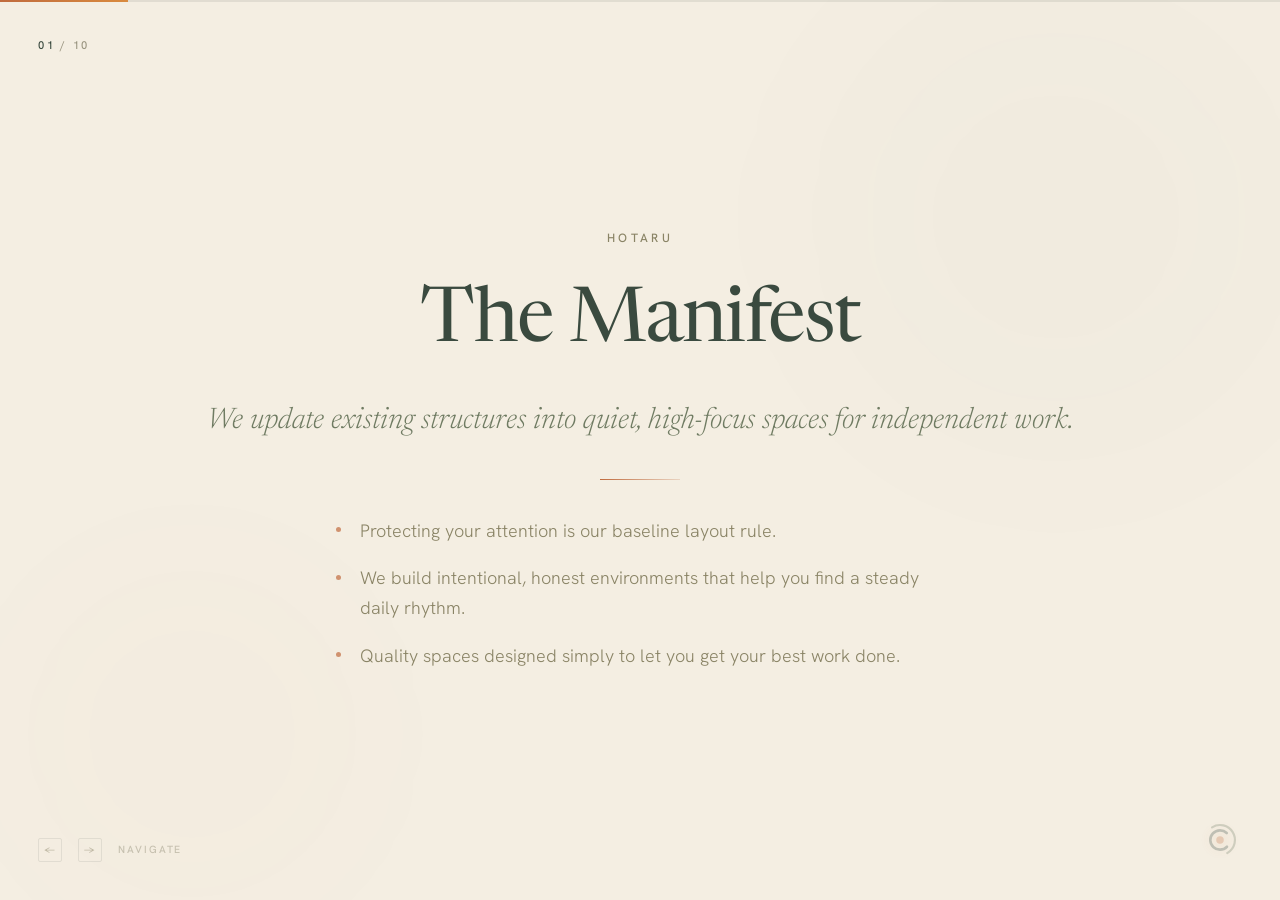
==== deck/index.html @ 84776c1a "Merge remote main with standalone Ember PWA core Resolve conflicts by keeping Ember PWA at repo root" ====
<!DOCTYPE html>
<html lang="en">
<head>
  <meta charset="UTF-8" />
  <meta name="viewport" content="width=device-width, initial-scale=1.0" />
  <title>Hotaru — Presentation</title>
  <link rel="preconnect" href="https://fonts.googleapis.com" />
  <link rel="preconnect" href="https://fonts.gstatic.com" crossorigin />
  <link href="https://fonts.googleapis.com/css2?family=Hanken+Grotesk:wght@300;400;500;600&family=Newsreader:ital,opsz,wght@0,6..72,300;0,6..72,400;0,6..72,500;1,6..72,300;1,6..72,400&display=swap" rel="stylesheet" />
  <link rel="stylesheet" href="../styles.css" />
</head>
<body>

  <div class="progress" aria-hidden="true">
    <div class="progress__bar" id="progressBar"></div>
  </div>

  <div class="slide-counter" aria-live="polite">
    <span class="slide-counter__current" id="slideCurrent">01</span>
    <span aria-hidden="true"> / 10</span>
  </div>

  <div class="deck" id="deck">

    <!-- Slide 1: The Manifest -->
    <section class="slide active" data-slide="1" aria-label="Slide 1 of 10: The Manifest">
      <div class="slide__ambient" aria-hidden="true"></div>
      <div class="watermark" aria-hidden="true">
        <img src="../assets/hotaru-logo.svg" alt="" width="44" height="44" />
      </div>
      <div class="slide__inner slide__inner--centered">
        <p class="slide__eyebrow">Hotaru</p>
        <h1 class="slide__title">The Manifest</h1>
        <p class="slide__hook">We update existing structures into quiet, high-focus spaces for independent work.</p>
        <div class="slide__divider" aria-hidden="true"></div>
        <ul class="slide__body">
          <li>Protecting your attention is our baseline layout rule.</li>
          <li>We build intentional, honest environments that help you find a steady daily rhythm.</li>
          <li>Quality spaces designed simply to let you get your best work done.</li>
        </ul>
      </div>
    </section>

    <!-- Slide 2: The Modern Tension -->
    <section class="slide" data-slide="2" aria-label="Slide 2 of 10: The Modern Tension">
      <div class="slide__ambient" aria-hidden="true"></div>
      <div class="watermark" aria-hidden="true">
        <img src="../assets/hotaru-logo.svg" alt="" width="44" height="44" />
      </div>
      <div class="slide__inner">
        <p class="slide__eyebrow">The Problem</p>
        <h1 class="slide__title">The Modern Tension</h1>
        <p class="slide__hook">Evolved professionals and explorers outgrow transient spaces when they need a true reset.</p>
        <div class="slide__divider" aria-hidden="true"></div>
        <ul class="slide__body">
          <li>Regular travel rentals feel isolating, while holiday hostels disrupt your focus and rhythm.</li>
          <li>We leave out the loud distractions, the clutter, and the forced social mechanics.</li>
          <li>A calm space designed for independent people who need to rest, think, and rebuild their daily routine.</li>
        </ul>
      </div>
    </section>

    <!-- Slide 3: The Geographic Strategy -->
    <section class="slide" data-slide="3" aria-label="Slide 3 of 10: The Geographic Strategy">
      <div class="slide__ambient" aria-hidden="true"></div>
      <div class="watermark" aria-hidden="true">
        <img src="../assets/hotaru-logo.svg" alt="" width="44" height="44" />
      </div>
      <div class="slide__inner">
        <p class="slide__eyebrow">Two Locations</p>
        <h1 class="slide__title">The Geographic Strategy</h1>
        <p class="slide__hook">Two locations designed for two different paces of work.</p>
        <div class="slide__divider" aria-hidden="true"></div>
        <div class="locations">
          <div class="location">
            <span class="location__name">Dharamkot</span>
            <span class="location__desc">Quiet mountain spaces for uninterrupted, head-down projects.</span>
          </div>
          <div class="location">
            <span class="location__name">Siolim</span>
            <span class="location__desc">A relaxed coastal house for creative flow and open collaboration.</span>
          </div>
        </div>
        <ul class="slide__body" style="margin-top: 0.5rem;">
          <li>One simple network, changing with your workflow.</li>
        </ul>
      </div>
    </section>

    <!-- Slide 4: The Spatial Blueprint -->
    <section class="slide" data-slide="4" aria-label="Slide 4 of 10: The Spatial Blueprint">
      <div class="slide__ambient" aria-hidden="true"></div>
      <div class="watermark" aria-hidden="true">
        <img src="../assets/hotaru-logo.svg" alt="" width="44" height="44" />
      </div>
      <div class="slide__inner">
        <p class="slide__eyebrow">Architecture</p>
        <h1 class="slide__title">The Spatial Blueprint</h1>
        <p class="slide__hook">A clear three-tier layout that separates noise from quiet.</p>
        <div class="slide__divider" aria-hidden="true"></div>
        <div class="tiers">
          <div class="tier">
            <span class="tier__name">The Social Hub</span>
            <span class="tier__desc">Low-slung seating and open doors centered around Koru Cafe.</span>
          </div>
          <div class="tier">
            <span class="tier__name">The Workspaces</span>
            <span class="tier__desc">Acoustic wood buffers, heavy communal tables, and quiet call nooks.</span>
          </div>
          <div class="tier">
            <span class="tier__name">The Private Rooms</span>
            <span class="tier__desc">Simple, dim-lit spaces prioritizing deep, restorative rest.</span>
          </div>
        </div>
      </div>
    </section>

    <!-- Slide 5: Functional Recovery -->
    <section class="slide" data-slide="5" aria-label="Slide 5 of 10: Functional Recovery">
      <div class="slide__ambient" aria-hidden="true"></div>
      <div class="watermark" aria-hidden="true">
        <img src="../assets/hotaru-logo.svg" alt="" width="44" height="44" />
      </div>
      <div class="slide__inner slide__inner--centered">
        <p class="slide__eyebrow">Wellness</p>
        <h1 class="slide__title">Functional Recovery</h1>
        <p class="slide__hook">Good work requires good recovery.</p>
        <div class="slide__divider" aria-hidden="true"></div>
        <ul class="slide__body">
          <li>We build functional wellness elements directly into the house.</li>
          <li>Saunas, ice baths, and movement decks are standard parts of the space.</li>
          <li>Physical recovery made a seamless part of your regular day.</li>
        </ul>
      </div>
    </section>

    <!-- Slide 6: Koru Cafe -->
    <section class="slide" data-slide="6" aria-label="Slide 6 of 10: The Social Anchor Koru Cafe">
      <div class="slide__ambient" aria-hidden="true"></div>
      <div class="watermark" aria-hidden="true">
        <img src="../assets/hotaru-logo.svg" alt="" width="44" height="44" />
      </div>
      <div class="slide__inner slide__inner--split">
        <div>
          <p class="slide__eyebrow">The Social Anchor</p>
          <h1 class="slide__title">Koru Cafe</h1>
          <p class="slide__hook">We replaced the reception desk with a tea-forward neighborhood cafe.</p>
          <div class="slide__divider" aria-hidden="true"></div>
          <ul class="slide__body">
            <li>Check-ins and morning conversations happen over a central island bar.</li>
            <li>A simple tea and chai setup built for steady energy without the crash.</li>
            <li>Honest, affordable, local food designed to be eaten every day.</li>
          </ul>
        </div>
        <div class="feature-logo">
          <img src="../assets/koru-logo.svg" alt="Koru Cafe logo" width="176" height="176" />
          <span class="feature-logo__name">Cafe <em>Koru</em></span>
          <span class="feature-logo__tag">Absorbed in the moment</span>
        </div>
      </div>
    </section>

    <!-- Slide 7: Ember -->
    <section class="slide" data-slide="7" aria-label="Slide 7 of 10: The Digital Companion Ember">
      <div class="slide__ambient" aria-hidden="true"></div>
      <div class="watermark" aria-hidden="true">
        <img src="../assets/hotaru-logo.svg" alt="" width="44" height="44" />
      </div>
      <div class="slide__inner slide__inner--split">
        <div>
          <p class="slide__eyebrow">The Digital Companion</p>
          <h1 class="slide__title">Ember</h1>
          <p class="slide__hook">A quiet web tool that stays out of your way.</p>
          <div class="slide__divider" aria-hidden="true"></div>
          <ul class="slide__body">
            <li>Strictly opt-in with zero push notifications or alerts.</li>
            <li>Acts like a basic notice board, not an app looking for screen time.</li>
            <li>A hyper-local PWA built purely for daily utility.</li>
          </ul>
        </div>
        <div class="feature-logo">
          <img src="../assets/ember-logo.svg" alt="Ember logo" width="184" height="184" />
          <span class="feature-logo__name">ember</span>
          <span class="feature-logo__tag">A warm point of light</span>
        </div>
      </div>
    </section>

    <!-- Slide 8: Ember's Architecture -->
    <section class="slide" data-slide="8" aria-label="Slide 8 of 10: Ember's Architecture">
      <div class="slide__ambient" aria-hidden="true"></div>
      <div class="watermark" aria-hidden="true">
        <img src="../assets/hotaru-logo.svg" alt="" width="44" height="44" />
      </div>
      <div class="slide__inner">
        <p class="slide__eyebrow">Ember · Product</p>
        <h1 class="slide__title">Ember&rsquo;s Architecture</h1>
        <p class="slide__hook">Built for immediate utility, completely stripping out feeds and algorithms.</p>
        <div class="slide__divider" aria-hidden="true"></div>
        <div class="arch-grid">
          <div class="arch-card">
            <p class="arch-card__label">Status</p>
            <p class="arch-card__text">Simple toggles (Deep Work, Open, Offline) to ease social friction.</p>
          </div>
          <div class="arch-card">
            <p class="arch-card__label">The Board</p>
            <p class="arch-card__text">A text-only ledger that clears every week to keep things relevant.</p>
          </div>
          <div class="arch-card">
            <p class="arch-card__label">Space Layer</p>
            <p class="arch-card__text">Fast, direct booking for the sauna, ice bath, and meeting rooms.</p>
          </div>
        </div>
      </div>
    </section>

    <!-- Slide 9: The Invisible Tech Stack -->
    <section class="slide" data-slide="9" aria-label="Slide 9 of 10: The Invisible Tech Stack">
      <div class="slide__ambient" aria-hidden="true"></div>
      <div class="watermark" aria-hidden="true">
        <img src="../assets/hotaru-logo.svg" alt="" width="44" height="44" />
      </div>
      <div class="slide__inner slide__inner--centered">
        <p class="slide__eyebrow">Operations</p>
        <h1 class="slide__title">The Invisible Tech Stack</h1>
        <p class="slide__hook">We automated the admin work so the onsite experience stays human.</p>
        <div class="slide__divider" aria-hidden="true"></div>
        <ul class="slide__body">
          <li>Simple digital registration before you arrive.</li>
          <li>Room codes and Wi-Fi details sent straight to your phone.</li>
          <li>No standing at a desk filling out paperwork when you walk through the door.</li>
        </ul>
      </div>
    </section>

    <!-- Slide 10: The Network Legacy -->
    <section class="slide" data-slide="10" aria-label="Slide 10 of 10: The Network Legacy">
      <div class="slide__ambient" aria-hidden="true"></div>
      <div class="watermark" aria-hidden="true">
        <img src="../assets/hotaru-logo.svg" alt="" width="44" height="44" />
      </div>
      <div class="slide__inner slide__inner--centered">
        <p class="slide__eyebrow">Community</p>
        <h1 class="slide__title">The Network Legacy</h1>
        <p class="slide__hook">Hotaru is a shared address for people who build things.</p>
        <div class="slide__divider" aria-hidden="true"></div>
        <ul class="slide__body">
          <li>The Alumni Thread keeps a simple log of who you met and when.</li>
          <li>We keep the network useful without relying on noisy group chats.</li>
          <li>A quiet, ongoing community of independent professionals.</li>
        </ul>
      </div>
    </section>

  </div>

  <div class="nav-hint" aria-hidden="true">
    <kbd>&larr;</kbd>
    <kbd>&rarr;</kbd>
    <span>Navigate</span>
  </div>

  <script>
    (function () {
      const slides = Array.from(document.querySelectorAll(".slide"));
      const progressBar = document.getElementById("progressBar");
      const slideCurrent = document.getElementById("slideCurrent");
      const total = slides.length;
      let current = 0;

      function pad(n) {
        return String(n).padStart(2, "0");
      }

      function goTo(index) {
        if (index < 0 || index >= total || index === current) return;

        slides[current].classList.remove("active");
        slides[current].classList.add("prev");

        current = index;

        slides.forEach(function (slide, i) {
          slide.classList.toggle("active", i === current);
          if (i !== current) slide.classList.remove("prev");
        });

        progressBar.style.width = ((current + 1) / total) * 100 + "%";
        slideCurrent.textContent = pad(current + 1);
      }

      function next() {
        goTo(current + 1);
      }

      function prev() {
        goTo(current - 1);
      }

      document.addEventListener("keydown", function (e) {
        if (e.key === "ArrowRight" || e.key === "ArrowDown" || e.key === " ") {
          e.preventDefault();
          next();
        } else if (e.key === "ArrowLeft" || e.key === "ArrowUp") {
          e.preventDefault();
          prev();
        } else if (e.key === "Home") {
          e.preventDefault();
          goTo(0);
        } else if (e.key === "End") {
          e.preventDefault();
          goTo(total - 1);
        }
      });

      var touchStartX = 0;
      document.addEventListener("touchstart", function (e) {
        touchStartX = e.changedTouches[0].screenX;
      }, { passive: true });

      document.addEventListener("touchend", function (e) {
        var diff = e.changedTouches[0].screenX - touchStartX;
        if (Math.abs(diff) > 60) {
          diff < 0 ? next() : prev();
        }
      }, { passive: true });

      progressBar.style.width = (1 / total) * 100 + "%";
    })();
  </script>

</body>
</html>
---- styles.css ----
/* Hotaru Brand Palette — extracted from logo SVG assets */
:root {
  --coal: #1c1814;
  --ink: #2a2a24;
  --sumi-green: #3a4a3f;
  --sage: #6f7b62;
  --sage-muted: #8a8466;
  --sage-light: #9aa08c;
  --ember: #c06b3e;
  --ember-glow: #d98a3e;
  --rice-cream: #f4eee2;
  --parchment: #ede6d6;
  --warm-white: #f1e9db;
  --body-muted: #6b6655;
  --caption: #9a9580;
  --caption-warm: #9a8d7c;

  --font-serif: "Newsreader", Georgia, "Times New Roman", serif;
  --font-sans: "Hanken Grotesk", system-ui, -apple-system, sans-serif;

  --slide-padding: clamp(2.5rem, 6vw, 5.5rem);
  --content-max: 68rem;
}

*,
*::before,
*::after {
  box-sizing: border-box;
  margin: 0;
  padding: 0;
}

html {
  font-size: 16px;
  -webkit-font-smoothing: antialiased;
  -moz-osx-font-smoothing: grayscale;
}

body {
  font-family: var(--font-sans);
  background: var(--rice-cream);
  color: var(--sumi-green);
  overflow: hidden;
  height: 100vh;
  width: 100vw;
}

/* ─── Deck Shell ─── */

.deck {
  position: relative;
  width: 100vw;
  height: 100vh;
  overflow: hidden;
}

.slide {
  position: absolute;
  inset: 0;
  width: 100vw;
  height: 100vh;
  display: flex;
  align-items: center;
  justify-content: center;
  padding: var(--slide-padding);
  background: var(--rice-cream);
  opacity: 0;
  visibility: hidden;
  transition: opacity 0.55s cubic-bezier(0.4, 0, 0.2, 1),
    visibility 0.55s cubic-bezier(0.4, 0, 0.2, 1);
  overflow: hidden;
}

.slide.active {
  opacity: 1;
  visibility: visible;
  z-index: 2;
}

.slide.prev {
  opacity: 0;
  visibility: hidden;
  z-index: 1;
}

/* ─── Ambient Visual Anchors ─── */

.slide__ambient {
  position: absolute;
  inset: 0;
  pointer-events: none;
  z-index: 0;
}

.slide__ambient::before,
.slide__ambient::after {
  content: "";
  position: absolute;
  border-radius: 50%;
  filter: blur(80px);
  opacity: 0.35;
}

/* Slide-specific ambient treatments */
.slide[data-slide="1"] .slide__ambient::before {
  width: 55vw;
  height: 55vw;
  top: -15%;
  right: -10%;
  background: radial-gradient(circle, rgba(58, 74, 63, 0.08) 0%, transparent 70%);
}

.slide[data-slide="1"] .slide__ambient::after {
  width: 40vw;
  height: 40vw;
  bottom: -10%;
  left: -5%;
  background: radial-gradient(circle, rgba(192, 107, 62, 0.07) 0%, transparent 70%);
}

.slide[data-slide="2"] .slide__ambient {
  background: linear-gradient(
    105deg,
    rgba(58, 74, 63, 0.04) 0%,
    rgba(58, 74, 63, 0.04) 48%,
    rgba(192, 107, 62, 0.03) 48%,
    rgba(192, 107, 62, 0.03) 100%
  );
}

.slide[data-slide="2"] .slide__ambient::before {
  width: 45vw;
  height: 45vw;
  top: 20%;
  left: 5%;
  background: rgba(58, 74, 63, 0.05);
}

.slide[data-slide="2"] .slide__ambient::after {
  width: 45vw;
  height: 45vw;
  top: 20%;
  right: 5%;
  background: rgba(192, 107, 62, 0.04);
}

.slide[data-slide="3"] .slide__ambient {
  background: linear-gradient(
    160deg,
    var(--rice-cream) 0%,
    rgba(58, 74, 63, 0.06) 40%,
    rgba(111, 123, 98, 0.05) 70%,
    var(--rice-cream) 100%
  );
}

.slide[data-slide="4"] .slide__ambient {
  background: linear-gradient(
    90deg,
    rgba(58, 74, 63, 0.04) 0%,
    transparent 30%,
    transparent 70%,
    rgba(58, 74, 63, 0.06) 100%
  );
}

.slide[data-slide="5"] .slide__ambient::before {
  width: 50vw;
  height: 50vw;
  bottom: -20%;
  right: 10%;
  background: radial-gradient(circle, rgba(192, 107, 62, 0.08) 0%, transparent 65%);
}

.slide[data-slide="5"] .slide__ambient::after {
  width: 35vw;
  height: 35vw;
  top: 10%;
  left: 15%;
  background: radial-gradient(circle, rgba(58, 74, 63, 0.07) 0%, transparent 65%);
}

.slide[data-slide="8"] .slide__ambient {
  background: linear-gradient(
    180deg,
    transparent 0%,
    rgba(58, 74, 63, 0.05) 50%,
    transparent 100%
  );
}

.slide[data-slide="10"] .slide__ambient::before {
  width: 100vw;
  height: 100vh;
  top: 0;
  left: 0;
  border-radius: 0;
  filter: none;
  opacity: 1;
  background-image: radial-gradient(
      circle at 20% 35%,
      rgba(192, 107, 62, 0.45) 0px,
      transparent 2px
    ),
    radial-gradient(
      circle at 75% 20%,
      rgba(58, 74, 63, 0.35) 0px,
      transparent 2px
    ),
    radial-gradient(
      circle at 45% 70%,
      rgba(192, 107, 62, 0.35) 0px,
      transparent 2px
    ),
    radial-gradient(
      circle at 85% 65%,
      rgba(111, 123, 98, 0.4) 0px,
      transparent 2px
    ),
    radial-gradient(
      circle at 30% 55%,
      rgba(192, 107, 62, 0.3) 0px,
      transparent 2px
    ),
    radial-gradient(
      circle at 60% 40%,
      rgba(58, 74, 63, 0.25) 0px,
      transparent 2px
    );
  background-size: 100% 100%;
}

/* ─── Watermark ─── */

.watermark {
  position: absolute;
  bottom: clamp(1.5rem, 3vw, 2.5rem);
  right: clamp(1.5rem, 3vw, 2.5rem);
  z-index: 10;
  opacity: 0.28;
  pointer-events: none;
  transition: opacity 0.4s ease;
}

.watermark img {
  display: block;
  width: clamp(2rem, 4vw, 2.75rem);
  height: auto;
}

/* ─── Slide Content Layout ─── */

.slide__inner {
  position: relative;
  z-index: 1;
  width: 100%;
  max-width: var(--content-max);
  display: flex;
  flex-direction: column;
  gap: clamp(1.75rem, 4vh, 3rem);
}

.slide__inner--split {
  display: grid;
  grid-template-columns: 1fr auto;
  gap: clamp(2rem, 5vw, 5rem);
  align-items: center;
  max-width: 80rem;
}

.slide__inner--centered {
  text-align: center;
  align-items: center;
}

/* ─── Typography ─── */

.slide__eyebrow {
  font-family: var(--font-sans);
  font-size: clamp(0.65rem, 1.1vw, 0.75rem);
  font-weight: 500;
  letter-spacing: 0.28em;
  text-transform: uppercase;
  color: var(--sage-muted);
}

.slide__title {
  font-family: var(--font-serif);
  font-size: clamp(2.5rem, 6.5vw, 4.75rem);
  font-weight: 400;
  line-height: 1.08;
  letter-spacing: -0.02em;
  color: var(--sumi-green);
}

.slide__hook {
  font-family: var(--font-serif);
  font-size: clamp(1.25rem, 2.8vw, 1.85rem);
  font-weight: 300;
  font-style: italic;
  line-height: 1.45;
  color: var(--sage);
  max-width: 42em;
}

.slide__inner--centered .slide__hook {
  margin-inline: auto;
}

.slide__divider {
  width: clamp(3rem, 8vw, 5rem);
  height: 1px;
  background: linear-gradient(
    90deg,
    var(--ember) 0%,
    rgba(192, 107, 62, 0.2) 100%
  );
}

.slide__inner--centered .slide__divider {
  margin-inline: auto;
}

.slide__body {
  list-style: none;
  display: flex;
  flex-direction: column;
  gap: clamp(0.85rem, 2vh, 1.35rem);
  max-width: 38em;
}

.slide__inner--centered .slide__body {
  margin-inline: auto;
  text-align: left;
}

.slide__body li {
  position: relative;
  padding-left: 1.5rem;
  font-size: clamp(0.95rem, 1.6vw, 1.125rem);
  font-weight: 300;
  line-height: 1.65;
  color: var(--sage-muted);
}

.slide__body li::before {
  content: "";
  position: absolute;
  left: 0;
  top: 0.65em;
  width: 5px;
  height: 5px;
  border-radius: 50%;
  background: var(--ember);
  opacity: 0.7;
}

.slide__body li strong {
  color: var(--sumi-green);
  font-weight: 500;
}

/* ─── Feature Logo Display ─── */

.feature-logo {
  display: flex;
  flex-direction: column;
  align-items: center;
  gap: 1.25rem;
  flex-shrink: 0;
}

.feature-logo img {
  display: block;
  width: clamp(7rem, 14vw, 11rem);
  height: auto;
}

.feature-logo__name {
  font-family: var(--font-serif);
  font-size: clamp(1.5rem, 3vw, 2.25rem);
  font-weight: 400;
  color: var(--sumi-green);
  letter-spacing: -0.01em;
}

.feature-logo__tag {
  font-family: var(--font-sans);
  font-size: clamp(0.6rem, 1vw, 0.7rem);
  font-weight: 500;
  letter-spacing: 0.24em;
  text-transform: uppercase;
  color: var(--sage-muted);
}

/* ─── Architecture Cards (Slide 8) ─── */

.arch-grid {
  display: grid;
  grid-template-columns: repeat(3, 1fr);
  gap: clamp(1rem, 2.5vw, 1.75rem);
  margin-top: 0.5rem;
}

.arch-card {
  padding: clamp(1.25rem, 2.5vw, 1.75rem);
  border: 1px solid rgba(58, 74, 63, 0.12);
  border-radius: 2px;
  background: rgba(251, 247, 238, 0.7);
}

.arch-card__label {
  font-family: var(--font-sans);
  font-size: clamp(0.6rem, 1vw, 0.7rem);
  font-weight: 600;
  letter-spacing: 0.2em;
  text-transform: uppercase;
  color: var(--ember);
  margin-bottom: 0.65rem;
}

.arch-card__text {
  font-size: clamp(0.85rem, 1.4vw, 0.95rem);
  font-weight: 300;
  line-height: 1.55;
  color: var(--sage-muted);
}

/* ─── Location Tags (Slide 3) ─── */

.locations {
  display: flex;
  flex-direction: column;
  gap: clamp(1rem, 2.5vh, 1.75rem);
  margin-top: 0.25rem;
}

.location {
  display: grid;
  grid-template-columns: auto 1fr;
  gap: 1.25rem;
  align-items: baseline;
}

.location__name {
  font-family: var(--font-serif);
  font-size: clamp(1.1rem, 2vw, 1.35rem);
  font-weight: 400;
  color: var(--sumi-green);
  min-width: 6.5rem;
}

.location__desc {
  font-size: clamp(0.9rem, 1.5vw, 1.05rem);
  font-weight: 300;
  line-height: 1.55;
  color: var(--sage-muted);
}

/* ─── Spatial Tiers (Slide 4) ─── */

.tiers {
  display: flex;
  flex-direction: column;
  gap: clamp(1rem, 2.5vh, 1.5rem);
}

.tier {
  display: grid;
  grid-template-columns: clamp(8rem, 16vw, 11rem) 1fr;
  gap: 1.5rem;
  align-items: baseline;
  padding-bottom: clamp(0.75rem, 1.5vh, 1rem);
  border-bottom: 1px solid rgba(58, 74, 63, 0.1);
}

.tier:last-child {
  border-bottom: none;
  padding-bottom: 0;
}

.tier__name {
  font-family: var(--font-sans);
  font-size: clamp(0.65rem, 1.1vw, 0.75rem);
  font-weight: 600;
  letter-spacing: 0.18em;
  text-transform: uppercase;
  color: var(--sumi-green);
}

.tier__desc {
  font-size: clamp(0.9rem, 1.5vw, 1.05rem);
  font-weight: 300;
  line-height: 1.55;
  color: var(--sage-muted);
}

/* ─── Navigation UI ─── */

.nav-hint {
  position: fixed;
  bottom: clamp(1.5rem, 3vw, 2.5rem);
  left: clamp(1.5rem, 3vw, 2.5rem);
  z-index: 100;
  display: flex;
  align-items: center;
  gap: 1rem;
  font-size: 0.65rem;
  font-weight: 500;
  letter-spacing: 0.18em;
  text-transform: uppercase;
  color: var(--caption);
  opacity: 0.5;
  pointer-events: none;
}

.nav-hint kbd {
  display: inline-flex;
  align-items: center;
  justify-content: center;
  width: 1.5rem;
  height: 1.5rem;
  border: 1px solid rgba(58, 74, 63, 0.2);
  border-radius: 2px;
  font-family: var(--font-sans);
  font-size: 0.6rem;
  color: var(--sage-muted);
}

.progress {
  position: fixed;
  top: 0;
  left: 0;
  right: 0;
  height: 2px;
  z-index: 100;
  background: rgba(58, 74, 63, 0.1);
}

.progress__bar {
  height: 100%;
  background: linear-gradient(90deg, var(--ember), var(--ember-glow));
  transition: width 0.5s cubic-bezier(0.4, 0, 0.2, 1);
  width: 10%;
}

.slide-counter {
  position: fixed;
  top: clamp(1.5rem, 3vw, 2.5rem);
  left: clamp(1.5rem, 3vw, 2.5rem);
  z-index: 100;
  font-family: var(--font-sans);
  font-size: 0.7rem;
  font-weight: 500;
  letter-spacing: 0.2em;
  color: var(--caption);
}

.slide-counter__current {
  color: var(--sumi-green);
}

/* ─── Responsive ─── */

@media (max-width: 768px) {
  .slide__inner--split {
    grid-template-columns: 1fr;
    text-align: center;
  }

  .feature-logo {
    order: -1;
  }

  .arch-grid {
    grid-template-columns: 1fr;
  }

  .tier {
    grid-template-columns: 1fr;
    gap: 0.35rem;
  }

  .location {
    grid-template-columns: 1fr;
    gap: 0.25rem;
  }

  .nav-hint {
    display: none;
  }
}

@media (prefers-reduced-motion: reduce) {
  .slide,
  .progress__bar {
    transition: none;
  }
}

/* ─── Print / PDF Export ─── */

@media print {
  @page {
    size: landscape;
    margin: 0;
  }

  html,
  body {
    overflow: visible;
    height: auto;
    width: auto;
    background: var(--rice-cream);
    -webkit-print-color-adjust: exact;
    print-color-adjust: exact;
  }

  .progress,
  .nav-hint,
  .slide-counter {
    display: none !important;
  }

  .deck {
    height: auto;
    overflow: visible;
  }

  .slide {
    position: relative;
    opacity: 1 !important;
    visibility: visible !important;
    width: 100vw;
    height: 100vh;
    min-height: 100vh;
    page-break-after: always;
    break-after: page;
    padding: 3rem 4rem;
    background: var(--rice-cream) !important;
  }

  .slide:last-child {
    page-break-after: auto;
    break-after: auto;
  }

  .watermark {
    opacity: 0.2;
  }
}
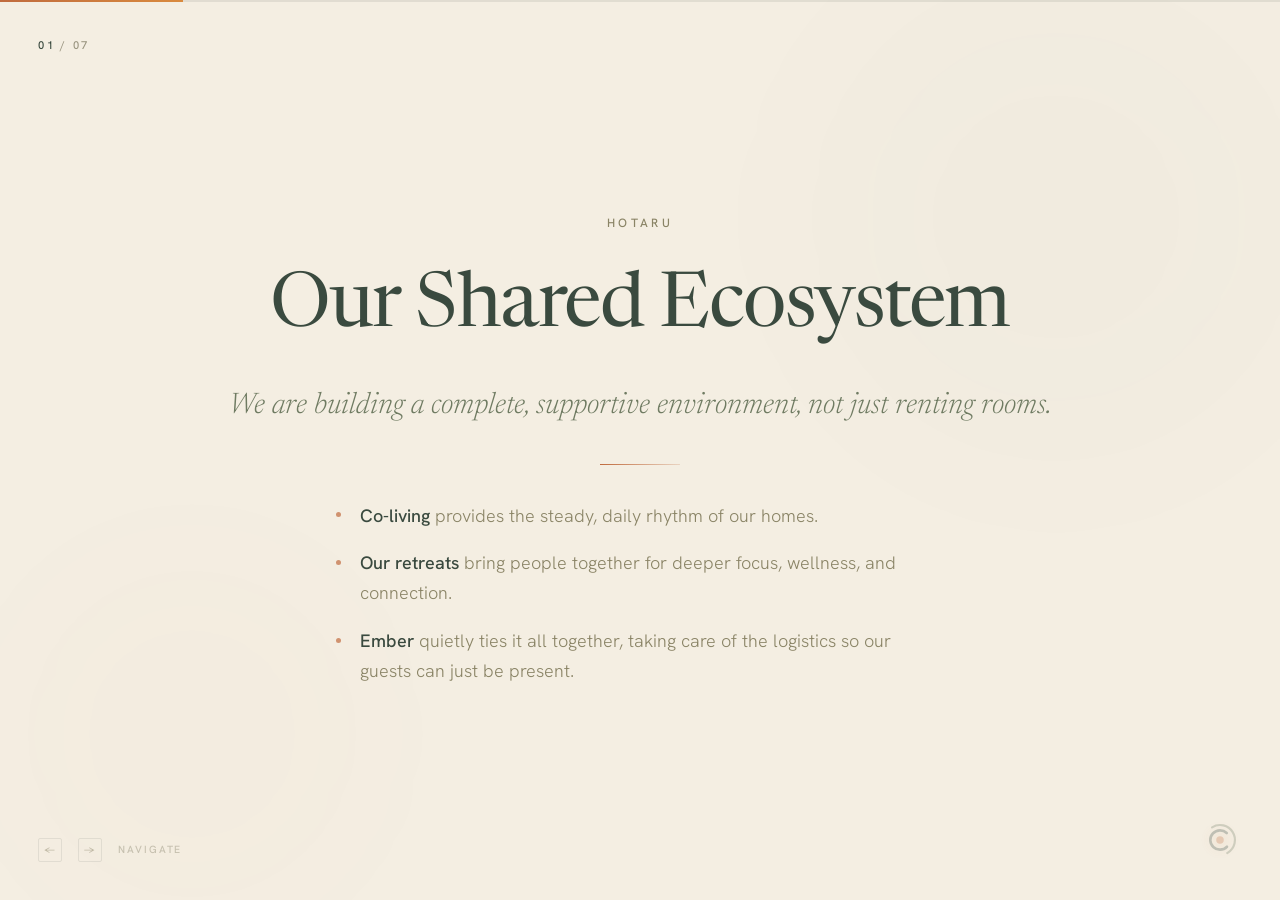
==== commit 37c07dd6: "Rebuild Ember as a living demo + add Our Shared Ecosystem deck - Ember app: four tabs (Home/Board/Sp" ====
--- a/deck/index.html
+++ b/deck/index.html
@@ -3,11 +3,46 @@
 <head>
   <meta charset="UTF-8" />
   <meta name="viewport" content="width=device-width, initial-scale=1.0" />
-  <title>Hotaru — Presentation</title>
+  <title>Hotaru — Our Shared Ecosystem</title>
   <link rel="preconnect" href="https://fonts.googleapis.com" />
   <link rel="preconnect" href="https://fonts.gstatic.com" crossorigin />
   <link href="https://fonts.googleapis.com/css2?family=Hanken+Grotesk:wght@300;400;500;600&family=Newsreader:ital,opsz,wght@0,6..72,300;0,6..72,400;0,6..72,500;1,6..72,300;1,6..72,400&display=swap" rel="stylesheet" />
   <link rel="stylesheet" href="../styles.css" />
+  <style>
+    /* Ecosystem deck — ambient treatments for slides 6 & 7 */
+    .slide[data-slide="6"] .slide__ambient::before {
+      width: 48vw;
+      height: 48vw;
+      top: -12%;
+      right: -8%;
+      background: radial-gradient(circle, rgba(192, 107, 62, 0.09) 0%, transparent 70%);
+    }
+
+    .slide[data-slide="7"] .slide__ambient::before {
+      width: 60vw;
+      height: 60vw;
+      bottom: -25%;
+      left: 20%;
+      background: radial-gradient(circle, rgba(58, 74, 63, 0.08) 0%, transparent 70%);
+    }
+
+    .slide[data-slide="7"] .slide__ambient::after {
+      width: 30vw;
+      height: 30vw;
+      top: 5%;
+      right: 12%;
+      background: radial-gradient(circle, rgba(192, 107, 62, 0.07) 0%, transparent 70%);
+    }
+
+    /* Retreat example cards — serif name line inside arch cards */
+    .arch-card__name {
+      font-family: var(--font-serif);
+      font-size: clamp(1.05rem, 1.9vw, 1.3rem);
+      font-weight: 400;
+      color: var(--sumi-green);
+      margin-bottom: 0.5rem;
+    }
+  </style>
 </head>
 <body>
 
@@ -17,151 +52,120 @@
 
   <div class="slide-counter" aria-live="polite">
     <span class="slide-counter__current" id="slideCurrent">01</span>
-    <span aria-hidden="true"> / 10</span>
+    <span aria-hidden="true"> / 07</span>
   </div>
 
   <div class="deck" id="deck">
 
-    <!-- Slide 1: The Manifest -->
-    <section class="slide active" data-slide="1" aria-label="Slide 1 of 10: The Manifest">
+    <!-- Slide 1: Our Shared Ecosystem -->
+    <section class="slide active" data-slide="1" aria-label="Slide 1 of 7: Our Shared Ecosystem">
       <div class="slide__ambient" aria-hidden="true"></div>
       <div class="watermark" aria-hidden="true">
         <img src="../assets/hotaru-logo.svg" alt="" width="44" height="44" />
       </div>
       <div class="slide__inner slide__inner--centered">
         <p class="slide__eyebrow">Hotaru</p>
-        <h1 class="slide__title">The Manifest</h1>
-        <p class="slide__hook">We update existing structures into quiet, high-focus spaces for independent work.</p>
-        <div class="slide__divider" aria-hidden="true"></div>
-        <ul class="slide__body">
-          <li>Protecting your attention is our baseline layout rule.</li>
-          <li>We build intentional, honest environments that help you find a steady daily rhythm.</li>
-          <li>Quality spaces designed simply to let you get your best work done.</li>
-        </ul>
-      </div>
-    </section>
-
-    <!-- Slide 2: The Modern Tension -->
-    <section class="slide" data-slide="2" aria-label="Slide 2 of 10: The Modern Tension">
-      <div class="slide__ambient" aria-hidden="true"></div>
-      <div class="watermark" aria-hidden="true">
-        <img src="../assets/hotaru-logo.svg" alt="" width="44" height="44" />
-      </div>
-      <div class="slide__inner">
-        <p class="slide__eyebrow">The Problem</p>
-        <h1 class="slide__title">The Modern Tension</h1>
-        <p class="slide__hook">Evolved professionals and explorers outgrow transient spaces when they need a true reset.</p>
-        <div class="slide__divider" aria-hidden="true"></div>
-        <ul class="slide__body">
-          <li>Regular travel rentals feel isolating, while holiday hostels disrupt your focus and rhythm.</li>
-          <li>We leave out the loud distractions, the clutter, and the forced social mechanics.</li>
-          <li>A calm space designed for independent people who need to rest, think, and rebuild their daily routine.</li>
-        </ul>
-      </div>
-    </section>
-
-    <!-- Slide 3: The Geographic Strategy -->
-    <section class="slide" data-slide="3" aria-label="Slide 3 of 10: The Geographic Strategy">
-      <div class="slide__ambient" aria-hidden="true"></div>
-      <div class="watermark" aria-hidden="true">
-        <img src="../assets/hotaru-logo.svg" alt="" width="44" height="44" />
-      </div>
-      <div class="slide__inner">
-        <p class="slide__eyebrow">Two Locations</p>
-        <h1 class="slide__title">The Geographic Strategy</h1>
-        <p class="slide__hook">Two locations designed for two different paces of work.</p>
-        <div class="slide__divider" aria-hidden="true"></div>
-        <div class="locations">
-          <div class="location">
-            <span class="location__name">Dharamkot</span>
-            <span class="location__desc">Quiet mountain spaces for uninterrupted, head-down projects.</span>
+        <h1 class="slide__title">Our Shared Ecosystem</h1>
+        <p class="slide__hook">We are building a complete, supportive environment, not just renting rooms.</p>
+        <div class="slide__divider" aria-hidden="true"></div>
+        <ul class="slide__body">
+          <li><strong>Co-living</strong> provides the steady, daily rhythm of our homes.</li>
+          <li><strong>Our retreats</strong> bring people together for deeper focus, wellness, and connection.</li>
+          <li><strong>Ember</strong> quietly ties it all together, taking care of the logistics so our guests can just be present.</li>
+        </ul>
+      </div>
+    </section>
+
+    <!-- Slide 2: The Foundation (Co-living) -->
+    <section class="slide" data-slide="2" aria-label="Slide 2 of 7: The Foundation, Co-living">
+      <div class="slide__ambient" aria-hidden="true"></div>
+      <div class="watermark" aria-hidden="true">
+        <img src="../assets/hotaru-logo.svg" alt="" width="44" height="44" />
+      </div>
+      <div class="slide__inner">
+        <p class="slide__eyebrow">The Foundation</p>
+        <h1 class="slide__title">Co-living</h1>
+        <p class="slide__hook">Our everyday spaces give slowmads, cultural explorers, and independent creators a calm, reliable place to anchor their lives.</p>
+        <div class="slide__divider" aria-hidden="true"></div>
+        <ul class="slide__body">
+          <li>Travelers, couples, and remote workers are actively seeking genuine community over chaotic hostels or isolating corporate apartments.</li>
+          <li>By providing a beautiful, distraction-free home that caters to rest-seekers and explorers alike, we build deep trust with our long-term residents.</li>
+          <li>This constant, organic presence from our core audience gives our properties a stable, dependable heartbeat all year round.</li>
+        </ul>
+      </div>
+    </section>
+
+    <!-- Slide 3: Hotaru Retreats (For Everyone) -->
+    <section class="slide" data-slide="3" aria-label="Slide 3 of 7: Hotaru Retreats, For Everyone">
+      <div class="slide__ambient" aria-hidden="true"></div>
+      <div class="watermark" aria-hidden="true">
+        <img src="../assets/hotaru-logo.svg" alt="" width="44" height="44" />
+      </div>
+      <div class="slide__inner">
+        <p class="slide__eyebrow">For Everyone</p>
+        <h1 class="slide__title">Hotaru Retreats</h1>
+        <p class="slide__hook">We handle the quiet background work so passionate hosts can create meaningful gatherings for all kinds of travelers.</p>
+        <div class="slide__divider" aria-hidden="true"></div>
+        <ul class="slide__body">
+          <li>Our retreats are not just for companies; they are designed for all our guests&mdash;from solo rest-seekers and couples to groups of friends and small teams.</li>
+          <li>We internally manage all the retreat planning, costing, and logistics so the experience feels effortless for whoever joins us.</li>
+          <li>Our gatherings are host-led&mdash;we carefully find the right guides and authentic on-ground partners to lead our guests under the Hotaru Retreats banner.</li>
+        </ul>
+      </div>
+    </section>
+
+    <!-- Slide 4: The Larisa Partnership -->
+    <section class="slide" data-slide="4" aria-label="Slide 4 of 7: The Larisa Partnership, Our White-Label Offering">
+      <div class="slide__ambient" aria-hidden="true"></div>
+      <div class="watermark" aria-hidden="true">
+        <img src="../assets/hotaru-logo.svg" alt="" width="44" height="44" />
+      </div>
+      <div class="slide__inner">
+        <p class="slide__eyebrow">Our White-Label Offering</p>
+        <h1 class="slide__title">The Larisa Partnership</h1>
+        <p class="slide__hook">We quietly power in-house retreats for our sister brands.</p>
+        <div class="slide__divider" aria-hidden="true"></div>
+        <ul class="slide__body">
+          <li>We offer our retreat planning and operational rhythm as a white-label solution to other Larisa properties.</li>
+          <li>We provide a clear, reliable baseline price so our partner brands know exactly what to expect.</li>
+          <li>We bring the Hotaru standard of care and organization to their spaces without overshadowing their unique identities.</li>
+        </ul>
+      </div>
+    </section>
+
+    <!-- Slide 5: What We Host -->
+    <section class="slide" data-slide="5" aria-label="Slide 5 of 7: What We Host, Retreat Examples">
+      <div class="slide__ambient" aria-hidden="true"></div>
+      <div class="watermark" aria-hidden="true">
+        <img src="../assets/hotaru-logo.svg" alt="" width="44" height="44" />
+      </div>
+      <div class="slide__inner">
+        <p class="slide__eyebrow">Retreat Examples</p>
+        <h1 class="slide__title">What We Host</h1>
+        <p class="slide__hook">Honest, distraction-free experiences tailored to whoever walks through our doors.</p>
+        <div class="slide__divider" aria-hidden="true"></div>
+        <div class="arch-grid">
+          <div class="arch-card">
+            <p class="arch-card__label">For the Rest-Seeker</p>
+            <p class="arch-card__name">The Mountain Reset</p>
+            <p class="arch-card__text">A host-led wellness gathering focused entirely on physical decompression for individuals and couples, featuring breathwork and thermal recovery.</p>
           </div>
-          <div class="location">
-            <span class="location__name">Siolim</span>
-            <span class="location__desc">A relaxed coastal house for creative flow and open collaboration.</span>
+          <div class="arch-card">
+            <p class="arch-card__label">For Creators &amp; Friends</p>
+            <p class="arch-card__name">The Creative Flow</p>
+            <p class="arch-card__text">A creator-led workshop for deep focus and shared connection, anchored by sunset conversations and shared meals at Koru Cafe.</p>
+          </div>
+          <div class="arch-card">
+            <p class="arch-card__label">For Builders &amp; Teams</p>
+            <p class="arch-card__name">The Team Alignment</p>
+            <p class="arch-card__text">A simple, grounded offsite for small companies who just need to step away from their screens, sit face-to-face, and connect.</p>
           </div>
         </div>
-        <ul class="slide__body" style="margin-top: 0.5rem;">
-          <li>One simple network, changing with your workflow.</li>
-        </ul>
-      </div>
-    </section>
-
-    <!-- Slide 4: The Spatial Blueprint -->
-    <section class="slide" data-slide="4" aria-label="Slide 4 of 10: The Spatial Blueprint">
-      <div class="slide__ambient" aria-hidden="true"></div>
-      <div class="watermark" aria-hidden="true">
-        <img src="../assets/hotaru-logo.svg" alt="" width="44" height="44" />
-      </div>
-      <div class="slide__inner">
-        <p class="slide__eyebrow">Architecture</p>
-        <h1 class="slide__title">The Spatial Blueprint</h1>
-        <p class="slide__hook">A clear three-tier layout that separates noise from quiet.</p>
-        <div class="slide__divider" aria-hidden="true"></div>
-        <div class="tiers">
-          <div class="tier">
-            <span class="tier__name">The Social Hub</span>
-            <span class="tier__desc">Low-slung seating and open doors centered around Koru Cafe.</span>
-          </div>
-          <div class="tier">
-            <span class="tier__name">The Workspaces</span>
-            <span class="tier__desc">Acoustic wood buffers, heavy communal tables, and quiet call nooks.</span>
-          </div>
-          <div class="tier">
-            <span class="tier__name">The Private Rooms</span>
-            <span class="tier__desc">Simple, dim-lit spaces prioritizing deep, restorative rest.</span>
-          </div>
-        </div>
-      </div>
-    </section>
-
-    <!-- Slide 5: Functional Recovery -->
-    <section class="slide" data-slide="5" aria-label="Slide 5 of 10: Functional Recovery">
-      <div class="slide__ambient" aria-hidden="true"></div>
-      <div class="watermark" aria-hidden="true">
-        <img src="../assets/hotaru-logo.svg" alt="" width="44" height="44" />
-      </div>
-      <div class="slide__inner slide__inner--centered">
-        <p class="slide__eyebrow">Wellness</p>
-        <h1 class="slide__title">Functional Recovery</h1>
-        <p class="slide__hook">Good work requires good recovery.</p>
-        <div class="slide__divider" aria-hidden="true"></div>
-        <ul class="slide__body">
-          <li>We build functional wellness elements directly into the house.</li>
-          <li>Saunas, ice baths, and movement decks are standard parts of the space.</li>
-          <li>Physical recovery made a seamless part of your regular day.</li>
-        </ul>
-      </div>
-    </section>
-
-    <!-- Slide 6: Koru Cafe -->
-    <section class="slide" data-slide="6" aria-label="Slide 6 of 10: The Social Anchor Koru Cafe">
-      <div class="slide__ambient" aria-hidden="true"></div>
-      <div class="watermark" aria-hidden="true">
-        <img src="../assets/hotaru-logo.svg" alt="" width="44" height="44" />
-      </div>
-      <div class="slide__inner slide__inner--split">
-        <div>
-          <p class="slide__eyebrow">The Social Anchor</p>
-          <h1 class="slide__title">Koru Cafe</h1>
-          <p class="slide__hook">We replaced the reception desk with a tea-forward neighborhood cafe.</p>
-          <div class="slide__divider" aria-hidden="true"></div>
-          <ul class="slide__body">
-            <li>Check-ins and morning conversations happen over a central island bar.</li>
-            <li>A simple tea and chai setup built for steady energy without the crash.</li>
-            <li>Honest, affordable, local food designed to be eaten every day.</li>
-          </ul>
-        </div>
-        <div class="feature-logo">
-          <img src="../assets/koru-logo.svg" alt="Koru Cafe logo" width="176" height="176" />
-          <span class="feature-logo__name">Cafe <em>Koru</em></span>
-          <span class="feature-logo__tag">Absorbed in the moment</span>
-        </div>
-      </div>
-    </section>
-
-    <!-- Slide 7: Ember -->
-    <section class="slide" data-slide="7" aria-label="Slide 7 of 10: The Digital Companion Ember">
+      </div>
+    </section>
+
+    <!-- Slide 6: Ember -->
+    <section class="slide" data-slide="6" aria-label="Slide 6 of 7: Ember, The Digital Companion">
       <div class="slide__ambient" aria-hidden="true"></div>
       <div class="watermark" aria-hidden="true">
         <img src="../assets/hotaru-logo.svg" alt="" width="44" height="44" />
@@ -170,12 +174,12 @@
         <div>
           <p class="slide__eyebrow">The Digital Companion</p>
           <h1 class="slide__title">Ember</h1>
-          <p class="slide__hook">A quiet web tool that stays out of your way.</p>
+          <p class="slide__hook">A quiet tool that takes care of the friction so we can focus on human connection.</p>
           <div class="slide__divider" aria-hidden="true"></div>
           <ul class="slide__body">
-            <li>Strictly opt-in with zero push notifications or alerts.</li>
-            <li>Acts like a basic notice board, not an app looking for screen time.</li>
-            <li>A hyper-local PWA built purely for daily utility.</li>
+            <li>Ember lets our solo residents, couples, and our retreat groups easily reserve saunas or meeting rooms without needing a busy front desk.</li>
+            <li>It respects our guests&rsquo; peace&mdash;there are no push notifications and no noisy group chats.</li>
+            <li>It quietly archives the memories and connections made, allowing people to stay in touch naturally long after they leave.</li>
           </ul>
         </div>
         <div class="feature-logo">
@@ -186,68 +190,21 @@
       </div>
     </section>
 
-    <!-- Slide 8: Ember's Architecture -->
-    <section class="slide" data-slide="8" aria-label="Slide 8 of 10: Ember's Architecture">
-      <div class="slide__ambient" aria-hidden="true"></div>
-      <div class="watermark" aria-hidden="true">
-        <img src="../assets/hotaru-logo.svg" alt="" width="44" height="44" />
-      </div>
-      <div class="slide__inner">
-        <p class="slide__eyebrow">Ember · Product</p>
-        <h1 class="slide__title">Ember&rsquo;s Architecture</h1>
-        <p class="slide__hook">Built for immediate utility, completely stripping out feeds and algorithms.</p>
-        <div class="slide__divider" aria-hidden="true"></div>
-        <div class="arch-grid">
-          <div class="arch-card">
-            <p class="arch-card__label">Status</p>
-            <p class="arch-card__text">Simple toggles (Deep Work, Open, Offline) to ease social friction.</p>
-          </div>
-          <div class="arch-card">
-            <p class="arch-card__label">The Board</p>
-            <p class="arch-card__text">A text-only ledger that clears every week to keep things relevant.</p>
-          </div>
-          <div class="arch-card">
-            <p class="arch-card__label">Space Layer</p>
-            <p class="arch-card__text">Fast, direct booking for the sauna, ice bath, and meeting rooms.</p>
-          </div>
-        </div>
-      </div>
-    </section>
-
-    <!-- Slide 9: The Invisible Tech Stack -->
-    <section class="slide" data-slide="9" aria-label="Slide 9 of 10: The Invisible Tech Stack">
+    <!-- Slide 7: A Balanced Model -->
+    <section class="slide" data-slide="7" aria-label="Slide 7 of 7: A Balanced Model">
       <div class="slide__ambient" aria-hidden="true"></div>
       <div class="watermark" aria-hidden="true">
         <img src="../assets/hotaru-logo.svg" alt="" width="44" height="44" />
       </div>
       <div class="slide__inner slide__inner--centered">
-        <p class="slide__eyebrow">Operations</p>
-        <h1 class="slide__title">The Invisible Tech Stack</h1>
-        <p class="slide__hook">We automated the admin work so the onsite experience stays human.</p>
-        <div class="slide__divider" aria-hidden="true"></div>
-        <ul class="slide__body">
-          <li>Simple digital registration before you arrive.</li>
-          <li>Room codes and Wi-Fi details sent straight to your phone.</li>
-          <li>No standing at a desk filling out paperwork when you walk through the door.</li>
-        </ul>
-      </div>
-    </section>
-
-    <!-- Slide 10: The Network Legacy -->
-    <section class="slide" data-slide="10" aria-label="Slide 10 of 10: The Network Legacy">
-      <div class="slide__ambient" aria-hidden="true"></div>
-      <div class="watermark" aria-hidden="true">
-        <img src="../assets/hotaru-logo.svg" alt="" width="44" height="44" />
-      </div>
-      <div class="slide__inner slide__inner--centered">
-        <p class="slide__eyebrow">Community</p>
-        <h1 class="slide__title">The Network Legacy</h1>
-        <p class="slide__hook">Hotaru is a shared address for people who build things.</p>
-        <div class="slide__divider" aria-hidden="true"></div>
-        <ul class="slide__body">
-          <li>The Alumni Thread keeps a simple log of who you met and when.</li>
-          <li>We keep the network useful without relying on noisy group chats.</li>
-          <li>A quiet, ongoing community of independent professionals.</li>
+        <p class="slide__eyebrow">Closing</p>
+        <h1 class="slide__title">A Balanced Model</h1>
+        <p class="slide__hook">When these pieces work together, our spaces sustain themselves naturally.</p>
+        <div class="slide__divider" aria-hidden="true"></div>
+        <ul class="slide__body">
+          <li>Our long-term residents&mdash;solo travelers, couples, and explorers&mdash;bring steady life and reliable support to our homes.</li>
+          <li>Our specialized retreats allow us to share our wellness spaces with both individuals seeking a reset and larger teams, which greatly strengthens our foundation.</li>
+          <li>It is a balanced, resilient approach that respects our guests, our staff, and the long-term health of our business.</li>
         </ul>
       </div>
     </section>
@@ -289,13 +246,8 @@
         slideCurrent.textContent = pad(current + 1);
       }
 
-      function next() {
-        goTo(current + 1);
-      }
-
-      function prev() {
-        goTo(current - 1);
-      }
+      function next() { goTo(current + 1); }
+      function prev() { goTo(current - 1); }
 
       document.addEventListener("keydown", function (e) {
         if (e.key === "ArrowRight" || e.key === "ArrowDown" || e.key === " ") {
